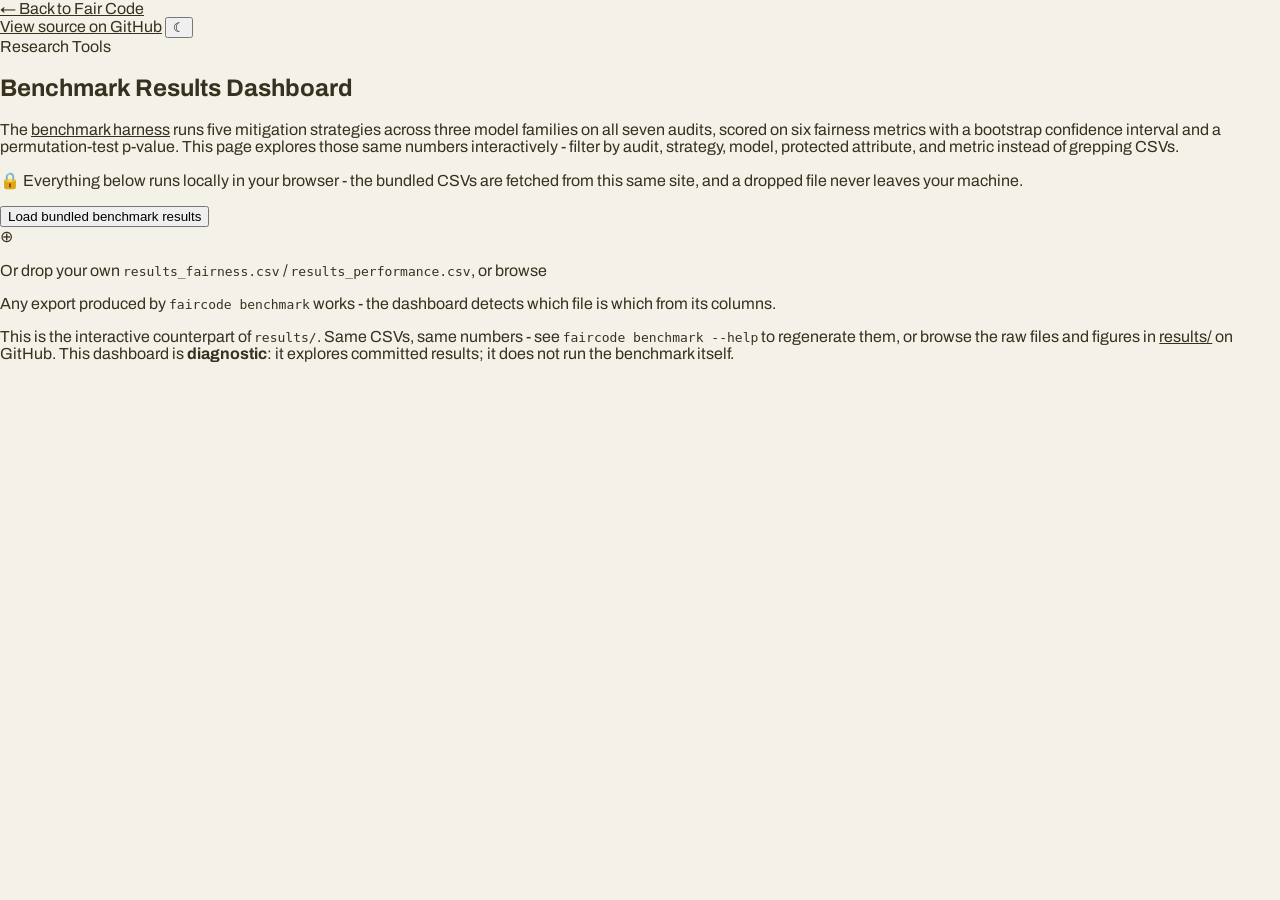
==== benchmark.html @ e78d72e6 "feat: significance filter on the benchmark dashboard's summary tab (#819) The toggle now shows on th" ====
<!DOCTYPE html>
<html lang="en">
<head>
<meta charset="UTF-8">
<meta name="viewport" content="width=device-width, initial-scale=1.0">
<title>Fair Code - Benchmark Results Dashboard</title>
<meta name="description" content="Explore the cross-domain benchmark harness's results interactively: filter by audit, mitigation strategy, model, protected attribute, and fairness metric. Runs entirely in your browser; nothing is uploaded.">
<meta name="author" content="Yash Kewlani">
<meta name="robots" content="index, follow, max-image-preview:large">
<meta property="og:site_name" content="Fair Code">
<meta property="og:locale" content="en_US">
<meta property="og:title" content="Fair Code - Benchmark Results Dashboard">
<meta property="og:description" content="Filter and chart the seven-audit benchmark harness's fairness and performance results - client-side, no upload.">
<meta property="og:type" content="website">
<meta property="og:image" content="https://www.thefaircode.xyz/assets/og/benchmark.png">
<meta property="og:image" content="https://www.thefaircode.xyz/assets/og-light/benchmark.png">
<meta property="og:image:width" content="1200">
<meta property="og:image:height" content="630">
<meta property="og:image:type" content="image/png">
<meta property="og:image:alt" content="Fair Code - Benchmark Results Dashboard">
<meta name="twitter:card" content="summary_large_image">
<meta name="twitter:title" content="Fair Code - Benchmark Results Dashboard">
<meta name="twitter:description" content="Filter and chart the seven-audit benchmark harness's results - instantly, privately, in your browser.">
<meta name="twitter:image" content="https://www.thefaircode.xyz/assets/og/benchmark.png">
<link rel="canonical" href="https://www.thefaircode.xyz/benchmark.html">
<meta property="og:url" content="https://www.thefaircode.xyz/benchmark.html">
<script type="application/ld+json">
{
  "@context": "https://schema.org",
  "@graph": [
    {
      "@type": "SoftwareApplication",
      "name": "Fair Code - Benchmark Results Dashboard",
      "url": "https://www.thefaircode.xyz/benchmark.html",
      "description": "Explore the cross-domain benchmark harness's results interactively: filter by audit, mitigation strategy, model, protected attribute, and fairness metric. Runs entirely in your browser; nothing is uploaded.",
      "applicationCategory": "DeveloperApplication",
      "operatingSystem": "Any (runs in a web browser)",
      "browserRequirements": "Requires JavaScript",
      "isAccessibleForFree": true,
      "offers": {"@type": "Offer", "price": "0", "priceCurrency": "USD"},
      "author": {"@type": "Person", "name": "Yash Kewlani", "url": "https://github.com/yakew7"},
      "creator": {"@type": "Organization", "name": "Fair Code", "url": "https://www.thefaircode.xyz/"}
    },
    {
      "@type": "BreadcrumbList",
      "itemListElement": [
        {"@type": "ListItem", "position": 1, "name": "Fair Code", "item": "https://www.thefaircode.xyz/"},
        {"@type": "ListItem", "position": 2, "name": "Benchmark Results Dashboard", "item": "https://www.thefaircode.xyz/benchmark.html"}
      ]
    }
  ]
}
</script>
<link rel="icon" href="/assets/icons/favicon.ico" sizes="any">
<link rel="icon" type="image/png" sizes="32x32" href="/assets/icons/favicon-32x32.png">
<link rel="icon" type="image/png" sizes="16x16" href="/assets/icons/favicon-16x16.png">
<link rel="apple-touch-icon" sizes="180x180" href="/assets/icons/apple-touch-icon.png">
<link rel="icon" type="image/png" sizes="192x192" href="/assets/icons/icon-192.png">
<link rel="icon" href="data:image/svg+xml,<svg xmlns='http://www.w3.org/2000/svg' viewBox='0 0 100 100'><rect x='32' y='18' width='13' height='64' fill='%2314171A'/><rect x='32' y='18' width='42' height='13' fill='%2314171A'/><rect x='32' y='44' width='36' height='13' fill='%234F7A5B'/></svg>">
<link rel="preconnect" href="https://fonts.googleapis.com">
<link rel="preconnect" href="https://fonts.gstatic.com" crossorigin>
<link href="https://fonts.googleapis.com/css2?family=Instrument+Serif:ital@0;1&family=Archivo:wght@400;500;600;700&family=IBM+Plex+Mono:ital,wght@0,400;0,500;1,400&display=swap" rel="stylesheet">
<script>
  (function () {
    const systemPref = window.matchMedia('(prefers-color-scheme: dark)').matches ? 'dark' : 'light';
    var saved = localStorage.getItem('fc-theme') || systemPref;
    document.documentElement.setAttribute('data-theme', saved);
  })();
</script>
<style>
  /* "The Audit Ledger" design tokens - shared with index.html / profiler.html */
  :root {
    --bg: #f4f1e8;
    --surface: #ebe7d9;
    --border: #d9d3c0;
    --border2: #bdb59c;
    --accent: #a63a22;
    --accent3: #2f6b4f;
    --text: #36321f;
    --muted: #7d7459;
    --white: #1d1910;
    --bias-track-bg: #e2dcc9;
    --warn: #7a5b17;

    --serif: 'Instrument Serif', 'Iowan Old Style', Georgia, serif;
    --sans: 'Archivo', 'Helvetica Neue', sans-serif;
    --mono: 'IBM Plex Mono', 'SF Mono', monospace;
  }
  html[data-theme="dark"] {
    --bg: #15130d;
    --surface: #1c1912;
    --border: #2e2a1f;
    --border2: #443e2d;
    --accent: #cf6f49;
    --accent3: #79b294;
    --text: #cfc7b0;
    --muted: #8d8367;
    --white: #f1e9d4;
    --bias-track-bg: #242013;
    --warn: #d4ac4a;
  }
  * { box-sizing: border-box; }
  body {
    margin: 0;
    font-family: var(--sans);
    background: var(--bg);
    color: var(--text);
    -webkit-font-smoothing: antialiased;
    transition: background 0.3s, color 0.3s;
  }
  a { color: inherit; }
  ::selection { background: var(--accent); color: var(--bg); }
  :focus-visible { outline: 2px solid var(--accent); outline-offset: 3px; }
  .sr-only {
    position: absolute; width: 1px; height: 1px;
    padding: 0; margin: -1px; overflow: hidden;
    clip: rect(0, 0, 0, 0); white-space: nowrap; border: 0;
  }
  @media (prefers-reduced-motion: reduce) {
    html { scroll-behavior: auto; }
    * {
      animation-duration: 0.001ms !important;
      animation-iteration-count: 1 !important;
      transition-duration: 0.001ms !important;
      scroll-behavior: auto !important;
    }
  }
</style>
<link rel="stylesheet" href="assets/profiler.css">
<link rel="stylesheet" href="assets/benchmark.css">
<script>
  window.va = window.va || function () { (window.vaq = window.vaq || []).push(arguments); };
</script>
<script defer src="/_vercel/insights/script.js"></script>
<script>
  window.si = window.si || function () { (window.siq = window.siq || []).push(arguments); };
</script>
<script defer src="/_vercel/speed-insights/script.js"></script>
<script defer src="https://cloud.umami.is/script.js" data-website-id="84e0aebf-44e1-466e-b2c6-62f75e1c36c7"></script>
</head>
<body class="profiler-page">
  <main class="profiler-shell">
    <div class="profiler-topbar">
      <a class="profiler-back" href="index.html">← Back to Fair Code</a>
      <div class="profiler-topbar-actions">
        <a class="profiler-source" href="https://github.com/yakew7/Fair-Code" target="_blank" rel="noopener noreferrer">View source on GitHub</a>
        <button class="profiler-theme-toggle" id="themeToggle" aria-label="Toggle theme" aria-pressed="false">☀</button>
      </div>
    </div>

    <section class="profiler-hero">
      <div class="profiler-kicker">Research Tools</div>
      <h1 class="profiler-headline">Benchmark Results Dashboard</h1>
      <p class="profiler-lede">
        The <a href="https://github.com/yakew7/Fair-Code/tree/main/results">benchmark harness</a> runs
        five mitigation strategies across three model families on all seven audits, scored on six
        fairness metrics with a bootstrap confidence interval and a permutation-test p-value. This page
        explores those same numbers interactively - filter by audit, strategy, model, protected
        attribute, and metric instead of grepping CSVs.
      </p>
      <p class="profiler-privacy">
        <span class="lock" aria-hidden="true">🔒</span> Everything below runs locally in your browser -
        the bundled CSVs are fetched from this same site, and a dropped file never leaves your machine.
      </p>
    </section>

    <div class="bench-load-row">
      <button class="bench-load-btn" id="loadBundledBtn" type="button">Load bundled benchmark results</button>
      <span class="bench-status" id="benchStatus" aria-live="polite"></span>
    </div>
    <p class="profiler-error" id="benchError" role="alert" hidden></p>

    <section class="dropzone" id="benchDropzone" tabindex="0" role="button"
             aria-label="Or drop your own results_fairness.csv / results_performance.csv export"
             aria-describedby="benchDropzoneHint">
      <input type="file" id="benchFileInput" accept=".csv,text/csv" multiple hidden>
      <div class="dropzone-inner">
        <div class="dropzone-icon" aria-hidden="true">⊕</div>
        <p class="dropzone-title">Or drop your own <code>results_fairness.csv</code> / <code>results_performance.csv</code>, or <span class="link">browse</span></p>
        <p class="dropzone-hint" id="benchDropzoneHint">Any export produced by <code>faircode benchmark</code> works -
        the dashboard detects which file is which from its columns.</p>
      </div>
    </section>

    <section class="results" id="benchResults" hidden>
      <div class="bench-tabs" role="tablist">
        <button type="button" class="bench-tab" data-tab="fairness" role="tab" aria-selected="true">Fairness metrics</button>
        <button type="button" class="bench-tab" data-tab="performance" role="tab" aria-selected="false">Model performance</button>
        <button type="button" class="bench-tab" data-tab="summary" role="tab" aria-selected="false">Roll-up summary</button>
      </div>

      <div class="bench-filters" id="benchFilters"></div>
      <div class="bench-filter-actions">
        <label class="bench-sig-toggle">
          <input type="checkbox" id="significantOnlyInput"><span id="significantOnlyText"> Significant results only (p &lt; 0.05)</span>
        </label>
        <button type="button" class="action-btn" id="benchResetBtn">Reset filters</button>
      </div>
      <p class="bench-summary" id="benchSummary" aria-live="polite"></p>
      <p class="bench-summary" id="benchLegend" hidden><span class="bench-small-badge">⚠ small sample</span>
        = one compared group has fewer than 30 rows; treat its CI and p-value as unreliable.</p>
      <button type="button" class="action-btn" id="benchExportBtn" hidden>⬇ Download filtered CSV</button>
      <button type="button" class="action-btn" id="benchClearBtn" hidden>✕ Clear loaded data</button>

      <div class="bench-chart-block" id="benchChartBlock">
        <h3 class="section-title">Chart</h3>
        <p class="section-note" id="benchChartNote"></p>
        <div id="benchChart" hidden></div>
        <div class="bench-chart-buttons" id="benchChartButtons" hidden>
          <button type="button" class="action-btn" id="benchChartSvgBtn">⬇ Download chart (SVG)</button>
          <button type="button" class="action-btn" id="benchChartPngBtn">⬇ Download chart (PNG)</button>
        </div>
      </div>

      <details class="bench-figure-block" id="benchFigureBlock" hidden>
        <summary>Committed figure for this audit (<code>results/figures/</code>)</summary>
        <img id="benchFigureImg" alt="" loading="lazy">
      </details>

      <div class="bench-table-wrap" id="benchTable"></div>
    </section>

    <footer class="profiler-foot">
      <p>This is the interactive counterpart of <code>results/</code>. Same CSVs, same numbers - see
      <code>faircode benchmark --help</code> to regenerate them, or browse the raw files and
      figures in <a href="https://github.com/yakew7/Fair-Code/tree/main/results">results/</a> on GitHub.
      This dashboard is <strong>diagnostic</strong>: it explores committed results; it does not run
      the benchmark itself.</p>
    </footer>
  </main>

  <script src="assets/profiler-engine.js"></script>
  <script src="assets/benchmark-dashboard.js"></script>
  <script>
    (function () {
      var toggle = document.getElementById('themeToggle');
      var html = document.documentElement;
      const systemPref = window.matchMedia('(prefers-color-scheme: dark)').matches ? 'dark' : 'light';
      function sync() {
        var cur = html.getAttribute('data-theme') || systemPref;
        toggle.textContent = cur === 'light' ? '☾' : '☀';
        toggle.setAttribute('aria-label', cur === 'light' ? 'Switch to dark mode' : 'Switch to light mode');
        toggle.setAttribute('aria-pressed', cur === 'dark' ? 'true' : 'false');
      }
      sync();
      toggle.addEventListener('click', function () {
        var next = (html.getAttribute('data-theme') || systemPref) === 'dark' ? 'light' : 'dark';
        html.setAttribute('data-theme', next);
        localStorage.setItem('fc-theme', next);
        sync();
      });
    })();
  </script>
</body>
</html>
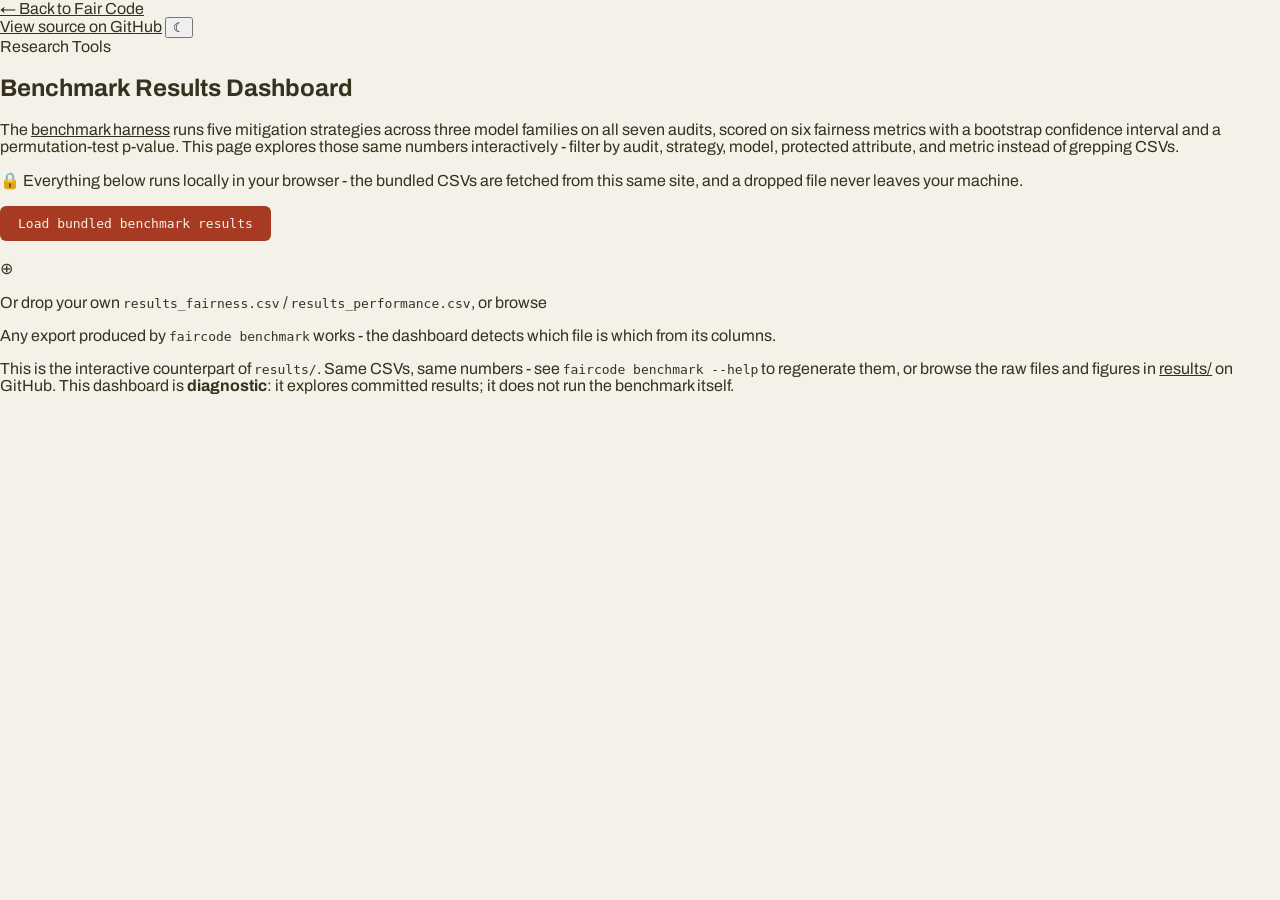
==== commit f2e91748: "feat: dashboard chart export follows the page theme, with Light/Dark/Transparent (#813) chartToSvg()" ====
--- a/benchmark.html
+++ b/benchmark.html
@@ -209,6 +209,14 @@
         <div class="bench-chart-buttons" id="benchChartButtons" hidden>
           <button type="button" class="action-btn" id="benchChartSvgBtn">⬇ Download chart (SVG)</button>
           <button type="button" class="action-btn" id="benchChartPngBtn">⬇ Download chart (PNG)</button>
+          <label class="bench-chart-theme">Export colours
+            <select id="benchChartThemeSelect">
+              <option value="page" selected>Match page</option>
+              <option value="light">Light</option>
+              <option value="dark">Dark</option>
+              <option value="transparent">Transparent</option>
+            </select>
+          </label>
         </div>
       </div>
 
--- a/assets/benchmark.css
+++ b/assets/benchmark.css
@@ -0,0 +1,169 @@
+/* ════════════════════════════════════════════════════
+   FAIR CODE - Benchmark Results Dashboard page
+   matches "The Audit Ledger" design system (shared tokens
+   from index.html/profiler.html); reuses .dropzone,
+   .section-note, .bar-row/.bar-track/.bar-fill from
+   profiler.css instead of redefining them.
+   ════════════════════════════════════════════════════ */
+
+.bench-load-row {
+  display: flex;
+  align-items: center;
+  gap: 14px;
+  flex-wrap: wrap;
+  margin-bottom: 18px;
+}
+.bench-load-btn {
+  font-family: var(--mono);
+  font-size: 13px;
+  background: var(--accent);
+  color: var(--bg);
+  border: none;
+  padding: 10px 18px;
+  border-radius: 6px;
+  cursor: pointer;
+}
+.bench-load-btn:hover { background: var(--white); }
+.bench-status {
+  font-family: var(--mono);
+  font-size: 12px;
+  color: var(--muted);
+}
+
+.bench-tabs {
+  display: flex;
+  gap: 8px;
+  margin: 28px 0 18px;
+  border-bottom: 1px solid var(--border);
+}
+.bench-tab {
+  font-family: var(--mono);
+  font-size: 13px;
+  background: none;
+  border: none;
+  border-bottom: 2px solid transparent;
+  padding: 10px 4px;
+  margin-bottom: -1px;
+  color: var(--muted);
+  cursor: pointer;
+}
+.bench-tab[aria-selected="true"] { color: var(--accent); border-bottom-color: var(--accent); }
+.bench-tab:hover { color: var(--text); }
+
+.bench-filters {
+  display: flex;
+  flex-wrap: wrap;
+  gap: 12px 16px;
+  margin-bottom: 8px;
+}
+.bench-filter {
+  display: flex;
+  flex-direction: column;
+  gap: 4px;
+  font-family: var(--mono);
+  font-size: 11px;
+  letter-spacing: 0.04em;
+  text-transform: uppercase;
+  color: var(--muted);
+}
+.bench-filter select {
+  font-family: var(--mono);
+  font-size: 12.5px;
+  text-transform: none;
+  background: var(--bg);
+  color: var(--text);
+  border: 1px solid var(--border2);
+  border-radius: 6px;
+  padding: 6px 10px;
+  cursor: pointer;
+  min-width: 140px;
+}
+.bench-filter select:hover { border-color: var(--accent); }
+
+.bench-sig-toggle {
+  display: inline-flex;
+  align-items: center;
+  gap: 8px;
+  font-family: var(--mono);
+  font-size: 12px;
+  color: var(--muted);
+  margin: 0;
+}
+
+.bench-filter-actions {
+  display: flex;
+  align-items: center;
+  gap: 12px;
+  flex-wrap: wrap;
+  margin: 4px 0 18px;
+}
+.bench-filter-actions .action-btn { padding: 6px 10px; }
+.bench-filter-actions .action-btn:disabled {
+  cursor: not-allowed;
+  opacity: 0.5;
+}
+.bench-filter-actions .action-btn:disabled:hover {
+  border-color: var(--border2);
+  color: var(--text);
+}
+
+.bench-summary {
+  font-family: var(--mono);
+  font-size: 12px;
+  color: var(--muted);
+  margin: 0 0 12px;
+}
+
+.bench-table-wrap { overflow-x: auto; margin-bottom: 28px; }
+.bench-table {
+  border-collapse: collapse;
+  width: 100%;
+  font-size: 12.5px;
+}
+.bench-table th, .bench-table td {
+  padding: 7px 10px;
+  border-bottom: 1px solid var(--border);
+  text-align: left;
+  white-space: nowrap;
+}
+.bench-table thead th {
+  font-family: var(--mono);
+  font-size: 11px;
+  letter-spacing: 0.04em;
+  text-transform: uppercase;
+  color: var(--muted);
+  border-bottom: 1px solid var(--border2);
+}
+.bench-sort-btn {
+  font: inherit;
+  background: none;
+  border: none;
+  color: inherit;
+  cursor: pointer;
+  padding: 0;
+}
+.bench-sort-btn:hover { color: var(--accent); }
+.bench-table tbody tr:hover { background: var(--surface); }
+.bench-row-warn td:first-child { border-left: 3px solid var(--warn); }
+.bench-sig-yes { color: var(--accent); font-weight: 600; }
+.bench-sig-no { color: var(--muted); }
+
+.bench-chart-block { margin-top: 8px; margin-bottom: 32px; }
+.bar-fill.bad { background: var(--accent); }
+.bar-fill.good { background: var(--accent3); }
+
+.bench-small-badge { color: var(--warn); font-size: 11px; white-space: nowrap; }
+.bench-note { white-space: normal; min-width: 180px; color: var(--muted); }
+.bar-track.signed { background-image: linear-gradient(var(--border2), var(--border2));
+  background-size: 1px 100%; background-position: 50% 0; background-repeat: no-repeat; }
+.bar-fill.neg { opacity: 0.75; }
+
+.bench-chart-buttons { display: flex; gap: 10px; flex-wrap: wrap; margin-top: 12px; }
+.bench-chart-theme { display: inline-flex; align-items: center; gap: 8px; font-family: var(--mono);
+  font-size: 12px; color: var(--muted); }
+.bench-chart-theme select { font-family: var(--mono); font-size: 12px; background: var(--bg); color: var(--text);
+  border: 1px solid var(--border2); border-radius: 6px; padding: 5px 8px; cursor: pointer; }
+.bench-figure-block { margin: 0 0 28px; font-size: 13px; }
+.bench-figure-block summary { cursor: pointer; font-family: var(--mono); color: var(--muted); }
+.bench-figure-block img { display: block; max-width: 100%; height: auto; margin-top: 12px;
+  border: 1px solid var(--border); border-radius: 6px; background: #fff; }
